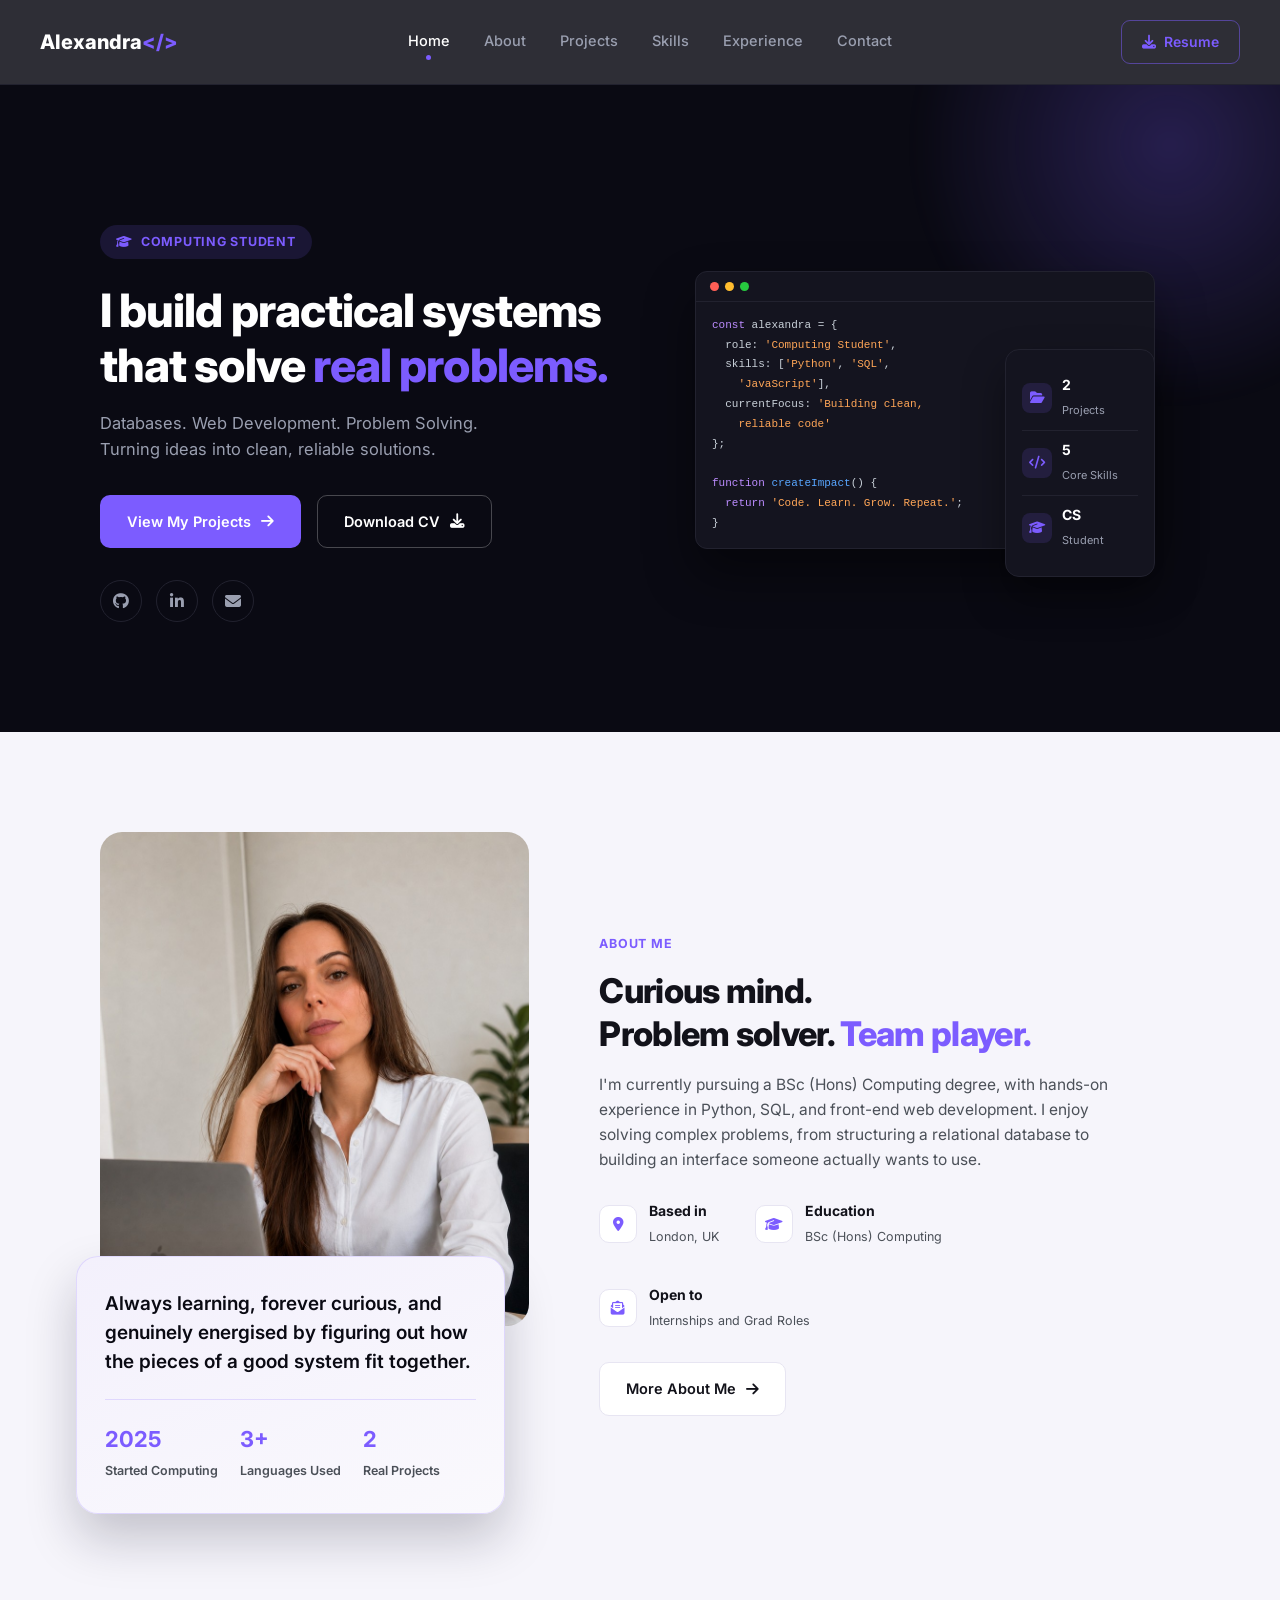
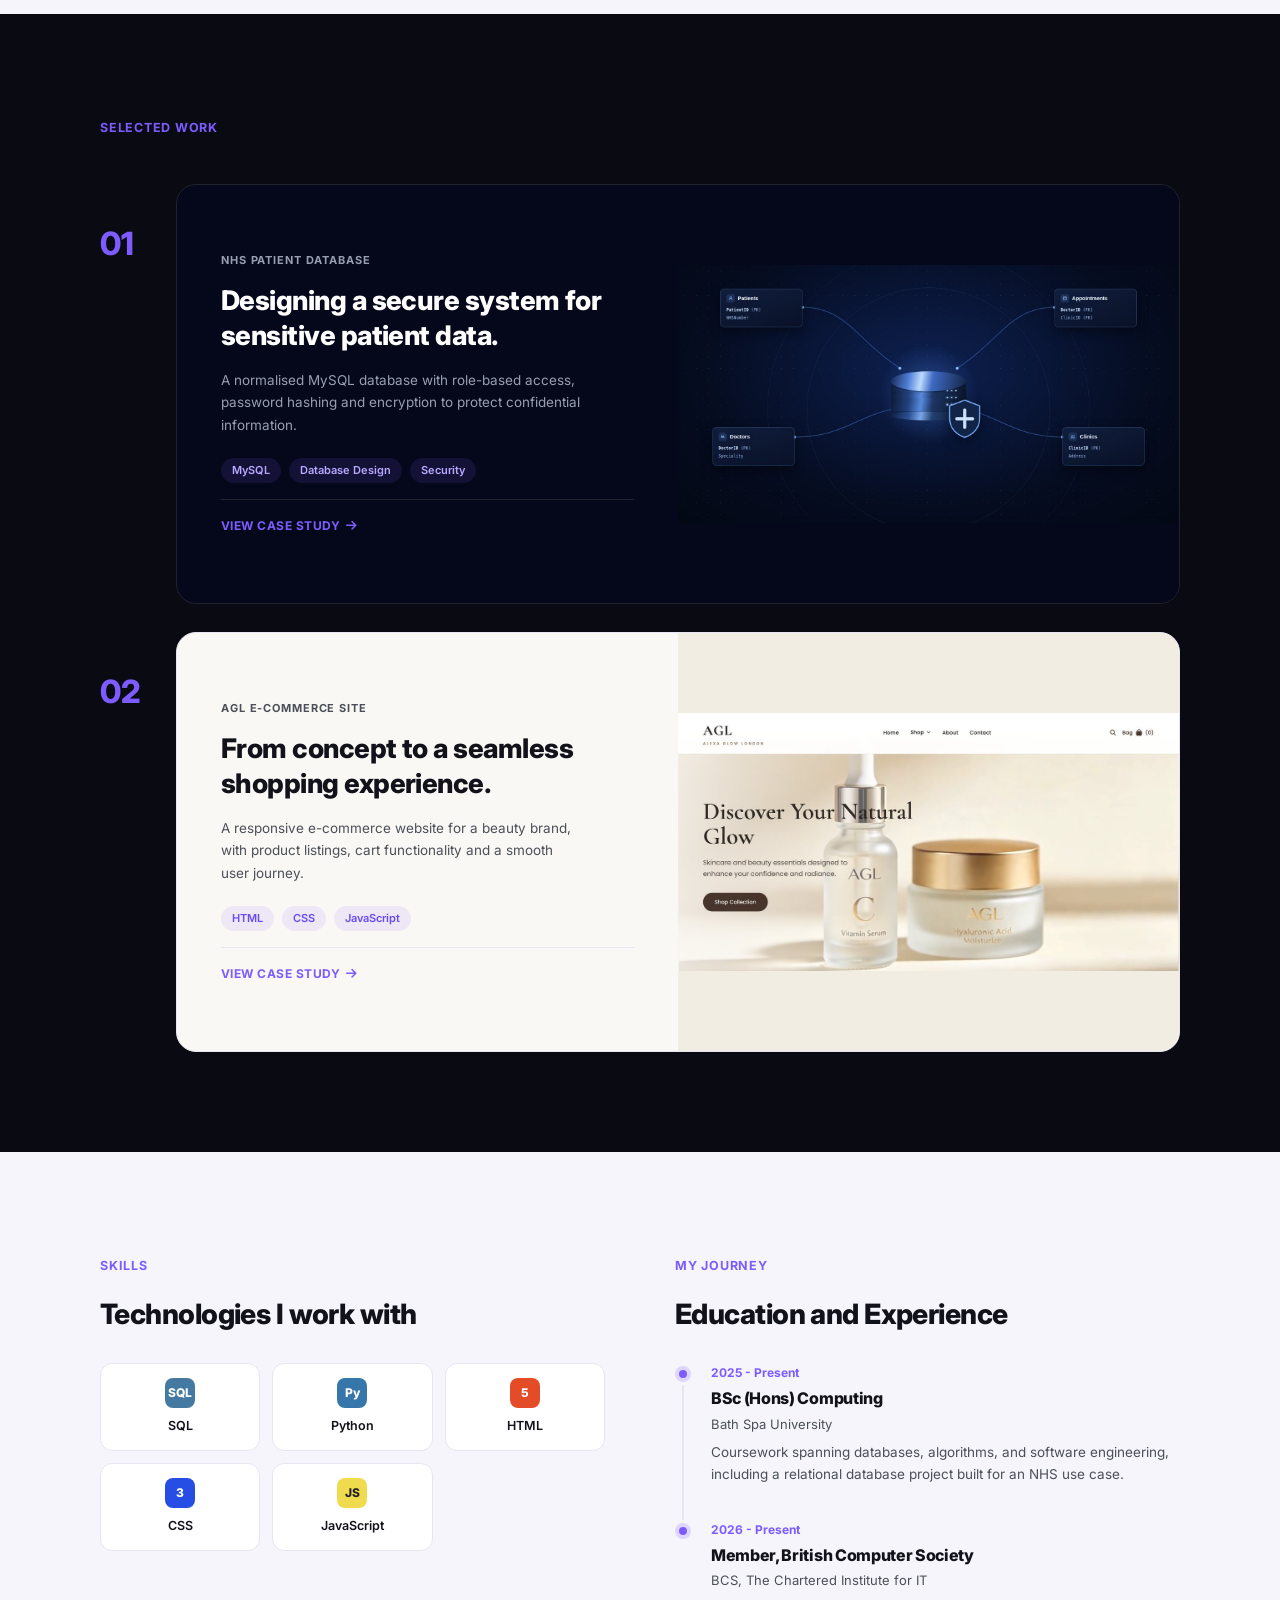
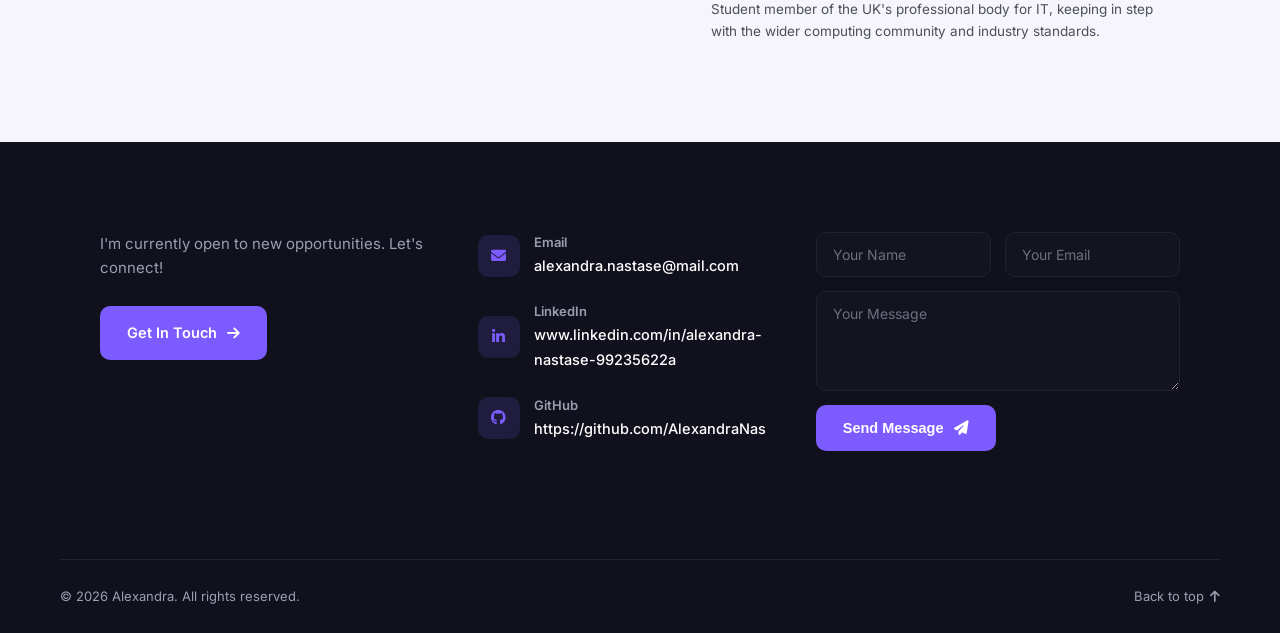
==== index.html @ 2e32e7d5 "Add files via upload" ====
<!DOCTYPE html>
<html lang="en">
<head>
<meta charset="UTF-8">
<meta name="viewport" content="width=device-width, initial-scale=1.0">
<title>Alexandra | Computing Student Portfolio</title>

<!-- Fonts + icons -->
<link rel="preconnect" href="https://fonts.googleapis.com">
<link href="https://fonts.googleapis.com/css2?family=Inter:wght@400;500;600;700;800&display=swap" rel="stylesheet">
<link rel="stylesheet" href="https://cdnjs.cloudflare.com/ajax/libs/font-awesome/6.5.1/css/all.min.css">

<link rel="stylesheet" href="style.css">
</head>
<body>

<!-- ============ NAV ============ -->
<header class="site-nav">
  <div class="nav-inner">
    <div class="nav-left">
      <button class="nav-toggle" id="navToggle" type="button" aria-label="Toggle menu" aria-expanded="false">
        <i class="fa-solid fa-bars"></i>
      </button>
      <div class="logo">Alexandra<span>&lt;/&gt;</span></div>
    </div>
    <nav class="nav-links" id="navLinks">
      <a href="#home" class="active">Home</a>
      <a href="#about">About</a>
      <a href="#projects">Projects</a>
      <a href="#skills">Skills</a>
      <a href="#experience">Experience</a>
      <a href="#contact">Contact</a>
    </nav>
    <div class="nav-right">
      <a class="nav-cta" href="#"><i class="fa-solid fa-download"></i> Resume</a>
    </div>
  </div>
</header>

<!-- ============ HERO ============ -->
<section class="hero on-dark" id="home">
  <div class="wrap hero-grid">
    <div>
      <div class="eyebrow pill"><i class="fa-solid fa-graduation-cap"></i> COMPUTING STUDENT</div>
      <h1>I build practical systems that solve <span class="accent">real problems.</span></h1>
      <p class="lead">Databases. Web Development. Problem Solving. Turning ideas into clean, reliable solutions.</p>
      <div class="hero-actions">
        <a class="btn btn-primary" href="#projects">View My Projects <i class="fa-solid fa-arrow-right"></i></a>
        <a class="btn btn-outline-dark" href="#">Download CV <i class="fa-solid fa-download"></i></a>
      </div>
      <div class="social-row">
        <a href="https://github.com/AlexandraNas" target="_blank" rel="noopener" aria-label="GitHub"><i class="fa-brands fa-github"></i></a>
        <a href="https://www.linkedin.com/in/alexandra-nastase-99235622a" target="_blank" rel="noopener" aria-label="LinkedIn"><i class="fa-brands fa-linkedin-in"></i></a>
        <a href="mailto:alexandra.nastase@mail.com" aria-label="Email"><i class="fa-solid fa-envelope"></i></a>
      </div>
    </div>

    <div class="hero-visual">
      <div class="hero-composition">
        <div class="code-card">
          <div class="code-bar"><span></span><span></span><span></span></div>
          <div class="code-body">
            <div><span class="k">const</span> alexandra = {</div>
            <div>&nbsp;&nbsp;role: <span class="s">'Computing Student'</span>,</div>
            <div>&nbsp;&nbsp;skills: [<span class="s">'Python'</span>, <span class="s">'SQL'</span>,</div>
            <div>&nbsp;&nbsp;&nbsp;&nbsp;<span class="s">'JavaScript'</span>],</div>
            <div>&nbsp;&nbsp;currentFocus: <span class="s">'Building clean,</span></div>
            <div>&nbsp;&nbsp;&nbsp;&nbsp;<span class="s">reliable code'</span></div>
            <div>};</div>
            <div>&nbsp;</div>
            <div><span class="k">function</span> <span class="f">createImpact</span>() {</div>
            <div>&nbsp;&nbsp;<span class="k">return</span> <span class="s">'Code. Learn. Grow. Repeat.'</span>;</div>
            <div>}</div>
          </div>
        </div>
        <div class="stat-card">
          <div class="stat-row"><div class="stat-icon"><i class="fa-solid fa-folder-open"></i></div><div><strong>2</strong><small>Projects</small></div></div>
          <div class="stat-row"><div class="stat-icon"><i class="fa-solid fa-code"></i></div><div><strong>5</strong><small>Core Skills</small></div></div>
          <div class="stat-row"><div class="stat-icon"><i class="fa-solid fa-graduation-cap"></i></div><div><strong>CS</strong><small>Student</small></div></div>
        </div>
      </div>
    </div>
  </div>
</section>

<!-- ============ ABOUT ============ -->
<section class="about" id="about">
  <div class="wrap about-grid">
    <div class="about-visual">
      <img class="about-photo-img" src="images/hero-photo.jpg" alt="Alexandra working at her laptop">
      <div class="about-card">
        <p class="about-card-quote">Always learning, forever curious, and genuinely energised by figuring out how the pieces of a good system fit together.</p>
        <div class="about-card-stats">
          <div class="about-card-stat"><strong>2025</strong><span>Started Computing</span></div>
          <div class="about-card-stat"><strong>3+</strong><span>Languages Used</span></div>
          <div class="about-card-stat"><strong>2</strong><span>Real Projects</span></div>
        </div>
      </div>
    </div>
    <div>
      <div class="eyebrow">About Me</div>
      <h2>Curious mind.<br>Problem solver. <span class="accent">Team player.</span></h2>
      <p class="desc">I'm currently pursuing a BSc (Hons) Computing degree, with hands-on experience in Python, SQL, and front-end web development. I enjoy solving complex problems, from structuring a relational database to building an interface someone actually wants to use.</p>
      <div class="info-row">
        <div class="info-item"><i class="fa-solid fa-location-dot"></i><div><strong>Based in</strong><span>London, UK</span></div></div>
        <div class="info-item"><i class="fa-solid fa-graduation-cap"></i><div><strong>Education</strong><span>BSc (Hons) Computing</span></div></div>
        <div class="info-item"><i class="fa-solid fa-envelope-open-text"></i><div><strong>Open to</strong><span>Internships and Grad Roles</span></div></div>
      </div>
      <a class="btn btn-outline-light" href="#">More About Me <i class="fa-solid fa-arrow-right"></i></a>
    </div>
  </div>
</section>

<!-- ============ PROJECTS ============ -->
<section class="projects on-dark" id="projects">
  <div class="wrap">
    <div class="eyebrow">Selected Work</div>

    <div class="project-row">
      <div class="row-num">01</div>
      <a class="project-flat-card dark" href="projects/nhs-patient-database.html">
        <div class="pf-body">
          <div class="pf-eyebrow">NHS Patient Database</div>
          <h3>Designing a secure system for sensitive patient data.</h3>
          <p>A normalised MySQL database with role-based access, password hashing and encryption to protect confidential information.</p>
          <div class="tag-row"><span class="tag">MySQL</span><span class="tag">Database Design</span><span class="tag">Security</span></div>
          <div class="cs-link">View Case Study <i class="fa-solid fa-arrow-right"></i></div>
        </div>
        <div class="pf-media"><img src="images/nhs-thumb.jpg" alt="NHS Patient Database entity relationship diagram illustration" loading="lazy"></div>
      </a>
    </div>

    <div class="project-row">
      <div class="row-num">02</div>
      <a class="project-flat-card light" href="projects/beauty-ecommerce.html">
        <div class="pf-body">
          <div class="pf-eyebrow">AGL E-Commerce Site</div>
          <h3>From concept to a seamless shopping experience.</h3>
          <p>A responsive e-commerce website for a beauty brand, with product listings, cart functionality and a smooth user journey.</p>
          <div class="tag-row"><span class="tag">HTML</span><span class="tag">CSS</span><span class="tag">JavaScript</span></div>
          <div class="cs-link">View Case Study <i class="fa-solid fa-arrow-right"></i></div>
        </div>
        <div class="pf-media"><img src="images/beauty-thumb.jpg" alt="AGL beauty e-commerce homepage" loading="lazy"></div>
      </a>
    </div>
  </div>
</section>

<!-- ============ SKILLS + EXPERIENCE ============ -->
<section class="skills-exp" id="skills">
  <div class="wrap se-grid">
    <div>
      <div class="eyebrow">Skills</div>
      <h2>Technologies I work with</h2>
      <div class="skill-grid">
        <div class="skill-pill"><div class="icon" style="background:#4479a1">SQL</div>SQL</div>
        <div class="skill-pill"><div class="icon" style="background:#3776ab">Py</div>Python</div>
        <div class="skill-pill"><div class="icon" style="background:#e34c26">5</div>HTML</div>
        <div class="skill-pill"><div class="icon" style="background:#264de4">3</div>CSS</div>
        <div class="skill-pill"><div class="icon" style="background:#f0db4f;color:#222">JS</div>JavaScript</div>
      </div>
    </div>

    <div id="experience">
      <div class="eyebrow">My Journey</div>
      <h2>Education and Experience</h2>
      <div class="timeline">
        <div class="t-item">
          <div class="t-dot"></div>
          <div>
            <div class="t-date">2025 - Present</div>
            <h4>BSc (Hons) Computing</h4>
            <div class="org">Bath Spa University</div>
            <div class="desc">Coursework spanning databases, algorithms, and software engineering, including a relational database project built for an NHS use case.</div>
          </div>
        </div>
        <div class="t-item">
          <div class="t-dot"></div>
          <div>
            <div class="t-date">2026 - Present</div>
            <h4>Member, British Computer Society</h4>
            <div class="org">BCS, The Chartered Institute for IT</div>
            <div class="desc">Student member of the UK's professional body for IT, keeping in step with the wider computing community and industry standards.</div>
          </div>
        </div>
      </div>
    </div>
  </div>
</section>

<!-- ============ CONTACT / FOOTER ============ -->
<footer id="contact">
  <div class="wrap">
    <div class="contact-grid">
      <div>
        <p class="lead">I'm currently open to new opportunities. Let's connect!</p>
        <a class="btn btn-primary" href="#contact">Get In Touch <i class="fa-solid fa-arrow-right"></i></a>
      </div>

      <div>
        <div class="contact-info-item">
          <div class="icon"><i class="fa-solid fa-envelope"></i></div>
          <div><strong>Email</strong><span><a href="mailto:alexandra.nastase@mail.com">alexandra.nastase@mail.com</a></span></div>
        </div>
        <div class="contact-info-item">
          <div class="icon"><i class="fa-brands fa-linkedin-in"></i></div>
          <div><strong>LinkedIn</strong><span><a href="https://www.linkedin.com/in/alexandra-nastase-99235622a" target="_blank" rel="noopener">www.linkedin.com/in/alexandra-nastase-99235622a</a></span></div>
        </div>
        <div class="contact-info-item">
          <div class="icon"><i class="fa-brands fa-github"></i></div>
          <div><strong>GitHub</strong><span><a href="https://github.com/AlexandraNas" target="_blank" rel="noopener">https://github.com/AlexandraNas</a></span></div>
        </div>
      </div>

      <!-- Sends via Formspree -->
      <form class="contact-form" id="contactForm" action="https://formspree.io/f/xrpzdqky" method="POST">
        <div class="form-row">
          <input type="text" name="name" placeholder="Your Name" required>
          <input type="email" name="email" placeholder="Your Email" required>
        </div>
        <textarea name="message" placeholder="Your Message" required></textarea>
        <button type="submit" class="btn btn-primary">Send Message <i class="fa-solid fa-paper-plane"></i></button>
        <p class="form-status" id="formStatus" role="status" aria-live="polite"></p>
      </form>
    </div>
  </div>

  <div class="wrap footer-bottom">
    <span>© 2026 Alexandra. All rights reserved.</span>
    <a href="#home">Back to top <i class="fa-solid fa-arrow-up"></i></a>
  </div>
</footer>

<script src="script.js"></script>
</body>
</html>
---- style.css ----
:root{
  --dark:#0a0a13;
  --dark-2:#11111e;
  --card-dark:#14141f;
  --border-dark:#22222f;
  --purple:#7c5cff;
  --purple-2:#6a4bf0;
  --purple-light:rgba(124,92,255,0.14);
  --light-bg:#f6f5fb;
  --white:#ffffff;
  --ink:#12121a;
  --gray:#4b5058;
  --gray-dark-bg:#9a9fb0;
  --border-light:#e7e5f2;
}
*{box-sizing:border-box; margin:0; padding:0;}
html{scroll-behavior:smooth;}
#home, #about, #projects, #skills, #experience, #contact{scroll-margin-top:90px;}
body{
  font-family:'Inter', sans-serif;
  background:var(--white);
  color:var(--ink);
  line-height:1.6;
  -webkit-font-smoothing:antialiased;
}
a{color:inherit; text-decoration:none;}
ul{list-style:none;}
img,.placeholder{display:block;}
.wrap{max-width:1160px; margin:0 auto; padding:0 40px;}
section{padding:100px 0;}

/* ---------- reusable bits ---------- */
.eyebrow{
  display:inline-flex; align-items:center; gap:8px;
  font-size:12.5px; font-weight:700; letter-spacing:0.06em; text-transform:uppercase;
  color:var(--purple); margin-bottom:16px;
}
.eyebrow.pill{
  background:var(--purple-light); padding:7px 16px; border-radius:100px; margin-bottom:24px;
}
h1,h2,h3,h4{font-weight:800; letter-spacing:-0.02em; color:var(--ink);}
.on-dark h1, .on-dark h2, .on-dark h3, .on-dark h4{color:var(--white);}
.btn{
  display:inline-flex; align-items:center; gap:10px; justify-content:center;
  padding:14px 26px; border-radius:10px; font-weight:600; font-size:14.5px;
  border:1.5px solid transparent; cursor:pointer; transition:transform .15s ease, opacity .15s ease, background .15s ease;
}
.btn:hover{transform:translateY(-2px);}
.btn-primary{background:var(--purple); color:#fff;}
.btn-primary:hover{background:var(--purple-2);}
.btn-outline-dark{border-color:rgba(255,255,255,0.25); color:#fff;}
.btn-outline-dark:hover{border-color:#fff;}
.btn-outline-light{border-color:var(--border-light); color:var(--ink); background:#fff;}
.btn-outline-light:hover{border-color:var(--purple); color:var(--purple);}

.placeholder{
  display:flex; flex-direction:column; align-items:center; justify-content:center; gap:8px;
  background:linear-gradient(135deg, rgba(124,92,255,0.18), rgba(124,92,255,0.05));
  color:var(--purple); border:1.5px dashed rgba(124,92,255,0.4); border-radius:18px;
  font-size:13px; font-weight:600; text-align:center;
}
.placeholder i{font-size:26px;}

/* ---------- nav ---------- */
header.site-nav{
  position:sticky; top:0; z-index:50; background:rgba(10,10,19,0.85); backdrop-filter:blur(12px);
  border-bottom:1px solid var(--border-dark);
}
.nav-inner{display:flex; align-items:center; justify-content:space-between; padding:20px 40px;}
.nav-left{display:flex; align-items:center; gap:14px;}
.logo{font-size:20px; font-weight:800; color:#fff;}
.logo span{color:var(--purple);}
.nav-links{display:flex; gap:34px;}
.nav-links a{font-size:14.5px; font-weight:500; color:var(--gray-dark-bg); position:relative; padding-bottom:4px;}
.nav-links a.active{color:#fff;}
.nav-links a.active::after{content:""; position:absolute; left:0; right:0; bottom:-4px; height:5px; width:5px; margin:0 auto; background:var(--purple); border-radius:50%;}
.nav-links a:hover{color:#fff;}
.nav-right{display:flex; align-items:center; gap:14px;}
.nav-cta{border:1.5px solid rgba(124,92,255,0.5); color:var(--purple); padding:10px 20px; border-radius:9px; font-size:14px; font-weight:600; display:inline-flex; align-items:center; gap:8px;}
.nav-cta:hover{background:var(--purple-light);}
.nav-toggle{
  display:none; align-items:center; justify-content:center;
  width:38px; height:38px; color:#fff; font-size:19px;
  background:none; border:1.5px solid var(--border-dark); border-radius:8px; cursor:pointer;
}
.nav-toggle:hover{border-color:var(--purple); color:var(--purple);}

/* ---------- hero ---------- */
.hero{background:var(--dark); padding:140px 0 110px; overflow:hidden; position:relative;}
.hero::before{
  content:""; position:absolute; top:-200px; right:-150px; width:520px; height:520px; border-radius:50%;
  background:radial-gradient(circle, rgba(124,92,255,0.25), transparent 70%); filter:blur(10px);
}
.hero-grid{display:grid; grid-template-columns:1fr 1fr; gap:60px; align-items:center; position:relative; z-index:1;}
.hero h1{font-size:46px; line-height:1.18; margin-bottom:18px;}
.hero h1 .wave{font-weight:600;}
.hero h1 .accent{color:var(--purple);}
.hero p.lead{color:var(--gray-dark-bg); font-size:16.5px; max-width:440px; margin-bottom:32px;}
.hero-actions{display:flex; gap:16px; flex-wrap:wrap; margin-bottom:32px;}
.social-row{display:flex; gap:14px;}
.social-row a{
  width:42px; height:42px; border-radius:50%; border:1.5px solid var(--border-dark);
  display:flex; align-items:center; justify-content:center; color:var(--gray-dark-bg); font-size:16px;
}
.social-row a:hover{border-color:var(--purple); color:var(--purple);}

.hero-visual{position:relative; padding:20px 24px 48px;}
.hero-composition{position:relative; width:100%; max-width:460px; margin:0 auto;}
.code-card{
  position:relative; width:100%;
  background:var(--card-dark); border:1px solid var(--border-dark); border-radius:12px;
  box-shadow:0 25px 50px rgba(0,0,0,0.45); overflow:hidden; z-index:2;
}
.code-bar{display:flex; gap:6px; padding:10px 14px; border-bottom:1px solid var(--border-dark);}
.code-bar span{width:9px; height:9px; border-radius:50%;}
.code-bar span:nth-child(1){background:#ff5f56;}
.code-bar span:nth-child(2){background:#ffbd2e;}
.code-bar span:nth-child(3){background:#27c93f;}
.code-body{padding:14px 16px; font-family:'JetBrains Mono', monospace; font-size:11px; color:#c9d1d9; line-height:1.8;}
.code-body .k{color:#bc8cff;} .code-body .s{color:#ffa657;} .code-body .c{color:#7d8590;} .code-body .f{color:#58a6ff;}

.stat-card{
  position:absolute; bottom:-28px; right:0; width:150px; z-index:3;
  background:var(--card-dark); border:1px solid var(--border-dark); border-radius:14px;
  padding:16px; box-shadow:0 20px 40px rgba(0,0,0,0.4);
}
.stat-row{display:flex; align-items:center; gap:10px; padding:8px 0;}
.stat-row:not(:last-child){border-bottom:1px solid var(--border-dark);}
.stat-icon{
  width:30px; height:30px; border-radius:8px; background:var(--purple-light); color:var(--purple);
  display:flex; align-items:center; justify-content:center; font-size:13px; flex-shrink:0;
}
.stat-row strong{display:block; font-size:14px; color:#fff;}
.stat-row small{color:var(--gray-dark-bg); font-size:11px;}

/* ---------- about ---------- */
.about{background:var(--light-bg);}
.about-grid{display:grid; grid-template-columns:0.85fr 1.15fr; gap:70px; align-items:center;}
.about-visual{position:relative;}
.about-photo-img{
  width:100%; aspect-ratio:4/4.6; object-fit:cover; object-position:center 26%;
  border-radius:22px;
}
.about-card{
  position:relative; margin:-70px 24px 0 -24px; background:linear-gradient(160deg, #f3f0fc 0%, #faf9fd 100%);
  border:1px solid rgba(124,92,255,0.18); border-radius:22px; padding:32px 28px;
  display:flex; flex-direction:column; gap:22px;
  box-shadow:0 25px 50px rgba(20,20,40,0.22);
}
.about-card-quote{font-size:19px; line-height:1.55; font-weight:600; color:var(--dark);}
.about-card-stats{display:flex; gap:22px; padding-top:22px; border-top:1px solid rgba(124,92,255,0.18);}
.about-card-stat{display:flex; flex-direction:column; gap:4px;}
.about-card-stat strong{font-size:22px; color:var(--purple);}
.about-card-stat span{font-size:12.5px; color:var(--gray); font-weight:600;}
.about h2{font-size:34px; line-height:1.25; margin-bottom:18px;}
.about h2 .accent{color:var(--purple);}
.about p.desc{color:var(--gray); font-size:15.5px; max-width:540px; margin-bottom:28px;}
.info-row{display:flex; gap:36px; flex-wrap:wrap; margin-bottom:30px;}
.info-item{display:flex; align-items:center; gap:12px;}
.info-item i{
  width:38px; height:38px; border-radius:10px; background:#fff; border:1px solid var(--border-light);
  display:flex; align-items:center; justify-content:center; color:var(--purple); font-size:14px; flex-shrink:0;
}
.info-item strong{display:block; font-size:14px;}
.info-item span{color:var(--gray); font-size:12.5px;}

/* ---------- projects ---------- */
.projects{background:var(--dark);}
.projects .eyebrow{margin-bottom:46px;}

.project-row{display:grid; grid-template-columns:56px 1fr; gap:20px; margin-bottom:28px;}
.project-row:last-child{margin-bottom:0;}
.row-num{font-size:32px; font-weight:800; color:var(--purple); line-height:1; padding-top:44px;}

.project-flat-card{
  position:relative; display:grid; grid-template-columns:1fr 1fr; align-items:stretch;
  border-radius:20px; overflow:hidden; min-height:420px; transition:transform .2s ease;
}
.project-flat-card:hover{transform:translateY(-4px);}
.project-flat-card:hover .cs-link{gap:10px;}
.project-flat-card.dark{background:#04081a; border:1px solid var(--border-dark);}
.project-flat-card.light{background:#faf8f5; border:1px solid var(--border-light);}

.pf-body{position:relative; z-index:2; padding:48px 44px; display:flex; flex-direction:column; justify-content:center;}
.pf-eyebrow{font-size:11px; font-weight:700; letter-spacing:0.08em; text-transform:uppercase; color:var(--gray-dark-bg); margin-bottom:14px;}
.project-flat-card.light .pf-eyebrow{color:var(--gray);}
.pf-body h3{font-size:27px; line-height:1.28; font-weight:800; color:#fff; margin-bottom:16px;}
.project-flat-card.light .pf-body h3{color:var(--ink);}
.pf-body p{font-size:13.5px; color:var(--gray-dark-bg); line-height:1.65; margin-bottom:22px; max-width:360px;}
.project-flat-card.light .pf-body p{color:var(--gray);}

.pf-media{position:relative; overflow:hidden;}
.pf-media img{width:100%; height:100%; object-fit:contain; display:block;}
.project-flat-card.dark .pf-media{background:#04081a;}
.project-flat-card.light .pf-media{background:#f2ede2;}

.project-flat-card.light .tag{background:rgba(124,92,255,0.1); color:var(--purple-2);}
.project-flat-card.light .cs-link{border-top-color:var(--border-light);}

.cs-link{
  margin-top:16px; padding-top:16px; border-top:1px solid var(--border-dark);
  font-size:12px; font-weight:700; letter-spacing:0.04em; text-transform:uppercase; color:var(--purple);
  display:inline-flex; align-items:center; gap:6px; transition:gap .2s ease;
}
.tag-row{display:flex; flex-wrap:wrap; gap:8px;}
.tag{font-size:11px; padding:4px 11px; background:rgba(124,92,255,0.12); color:#b8a7ff; border-radius:100px; font-weight:600;}
.dots{display:flex; justify-content:center; gap:8px; margin-top:34px;}
.dots span{width:6px; height:6px; border-radius:50%; background:var(--border-dark);}
.dots span.active{background:var(--purple); width:18px; border-radius:4px;}

/* ---------- skills + timeline ---------- */
.skills-exp{background:var(--light-bg);}
.se-grid{display:grid; grid-template-columns:1fr 1fr; gap:70px;}
.se-grid h2{font-size:28px; margin-bottom:26px;}
.skill-grid{display:grid; grid-template-columns:repeat(3, 1fr); gap:12px;}
.skill-pill{
  background:#fff; border:1px solid var(--border-light); border-radius:12px; padding:14px 10px;
  display:flex; flex-direction:column; align-items:center; gap:8px; font-size:12.5px; font-weight:600;
}
.skill-pill .icon{
  width:30px; height:30px; border-radius:8px; display:flex; align-items:center; justify-content:center;
  color:#fff; font-size:12px; font-weight:800;
}
.btn-more{margin-top:20px;}
.timeline{margin-top:4px;}
.t-item{display:grid; grid-template-columns:16px 1fr; gap:20px; position:relative; padding-bottom:34px;}
.t-item:last-child{padding-bottom:0;}
.t-dot{width:16px; height:16px; border-radius:50%; background:var(--purple); border:4px solid #ded6ff; margin-top:3px;}
.t-item:not(:last-child)::after{content:""; position:absolute; left:7px; top:22px; bottom:0; width:2px; background:var(--border-light);}
.t-date{font-size:12px; font-weight:700; color:var(--purple); margin-bottom:4px;}
.t-item h4{font-size:16px; margin-bottom:2px;}
.t-item .org{font-size:13px; color:var(--gray); margin-bottom:8px;}
.t-item .desc{font-size:13.5px; color:var(--gray);}
.t-add{
  border:1.5px dashed rgba(124,92,255,0.4); border-radius:12px; padding:16px; margin-top:8px;
  color:var(--purple); font-size:13px; font-weight:600; text-align:center; background:rgba(124,92,255,0.05);
}

/* ---------- contact / footer ---------- */
footer{background:var(--dark-2); padding-top:90px;}
.footer-heading{color:#fff; font-size:32px; margin-bottom:44px; line-height:1.25; max-width:600px;}
.contact-grid{display:grid; grid-template-columns:0.9fr 0.7fr 1fr; gap:50px; align-items:start;}
footer p.lead{color:var(--gray-dark-bg); font-size:15px; margin-bottom:26px; max-width:340px;}
.contact-info-item{display:flex; align-items:center; gap:14px; margin-bottom:22px;}
.contact-info-item .icon{
  width:42px; height:42px; border-radius:10px; background:var(--purple-light); color:var(--purple);
  display:flex; align-items:center; justify-content:center; font-size:15px; flex-shrink:0;
}
.contact-info-item strong{display:block; font-size:13px; color:var(--gray-dark-bg); font-weight:600;}
.contact-info-item span{font-size:14.5px; color:#fff; font-weight:500;}
.contact-info-item span a{color:inherit; text-decoration:none;}
.contact-info-item span a:hover{color:var(--purple-2); text-decoration:underline;}
.contact-form{display:flex; flex-direction:column; gap:14px;}
.form-row{display:flex; gap:14px;}
.contact-form input, .contact-form textarea{
  width:100%; background:var(--card-dark); border:1px solid var(--border-dark); border-radius:10px;
  padding:13px 16px; color:#fff; font-family:'Inter', sans-serif; font-size:14px;
}
.contact-form input::placeholder, .contact-form textarea::placeholder{color:#6b6f80;}
.contact-form textarea{min-height:100px; resize:vertical;}
.contact-form button{align-self:flex-start;}
.form-status{font-size:13.5px; margin:0; min-height:1em;}
.form-status.success{color:#4ade80;}
.form-status.error{color:#f87171;}
.footer-bottom{
  margin-top:80px; border-top:1px solid var(--border-dark); padding:26px 0;
  display:flex; justify-content:space-between; font-size:13px; color:var(--gray-dark-bg);
}
.footer-bottom a{color:var(--gray-dark-bg); display:inline-flex; align-items:center; gap:6px;}
.footer-bottom a:hover{color:#fff;}

/* ---------- responsive ---------- */
@media (max-width:980px){
  .wrap{padding:0 24px;}
  section{padding:70px 0;}
  .nav-toggle{display:flex;}
  .nav-links{
    position:absolute; top:100%; left:0; right:0;
    flex-direction:column; align-items:stretch; gap:0;
    background:var(--dark); border-bottom:1px solid var(--border-dark);
    max-height:0; overflow:hidden; opacity:0; visibility:hidden;
    transition:max-height .3s ease, opacity .25s ease;
    padding:0 24px;
  }
  .nav-links.open{max-height:320px; opacity:1; visibility:visible; padding:8px 24px 18px;}
  .nav-links a{padding:13px 0; border-bottom:1px solid var(--border-dark); font-size:15px;}
  .nav-links a:last-child{border-bottom:none;}
  .nav-links a.active::after{display:none;}
  .hero-grid{grid-template-columns:1fr;}
  .hero-visual{max-width:400px; margin:60px auto 0;}
  .about-grid{grid-template-columns:1fr;}
  .about-visual{max-width:420px; margin:0 auto;}
  .project-row{grid-template-columns:1fr; gap:10px;}
  .row-num{padding-top:0;}
  .project-flat-card{grid-template-columns:1fr; min-height:auto;}
  .pf-body{padding:32px 26px;}
  .pf-media{aspect-ratio:4/3;}
  .se-grid{grid-template-columns:1fr; gap:50px;}
  .skill-grid{grid-template-columns:repeat(3,1fr);}
  .contact-grid{grid-template-columns:1fr; gap:40px;}
  .form-row{flex-direction:column;}
  .footer-bottom{flex-direction:column; gap:10px; text-align:center;}
}

@media (max-width:700px){
  /* On desktop the code snippet and stat card are absolutely positioned,
     overlapping decorations on top of the photo. That doesn't scale down —
     it leaves a tall, mostly-empty photo box with two small cards floating
     in the corner. Below 700px, stack everything as plain full-width blocks
     instead. */
  .hero-visual{max-width:440px; margin:36px auto 0;}
  .hero-photo{aspect-ratio:4/3;}
  .code-card{
    position:static; width:100%; margin:18px 0 0;
  }
  .stat-card{
    position:static; width:100%; margin:18px 0 0;
    display:grid; grid-template-columns:repeat(3, 1fr); gap:0; padding:14px 6px;
  }
  .stat-card .stat-row{
    flex-direction:column; align-items:center; text-align:center; gap:6px;
    padding:4px 6px; border-bottom:none;
  }
  .stat-card .stat-row:not(:last-child){border-right:1px solid var(--border-dark);}
  .stat-row strong{font-size:15px;}
}
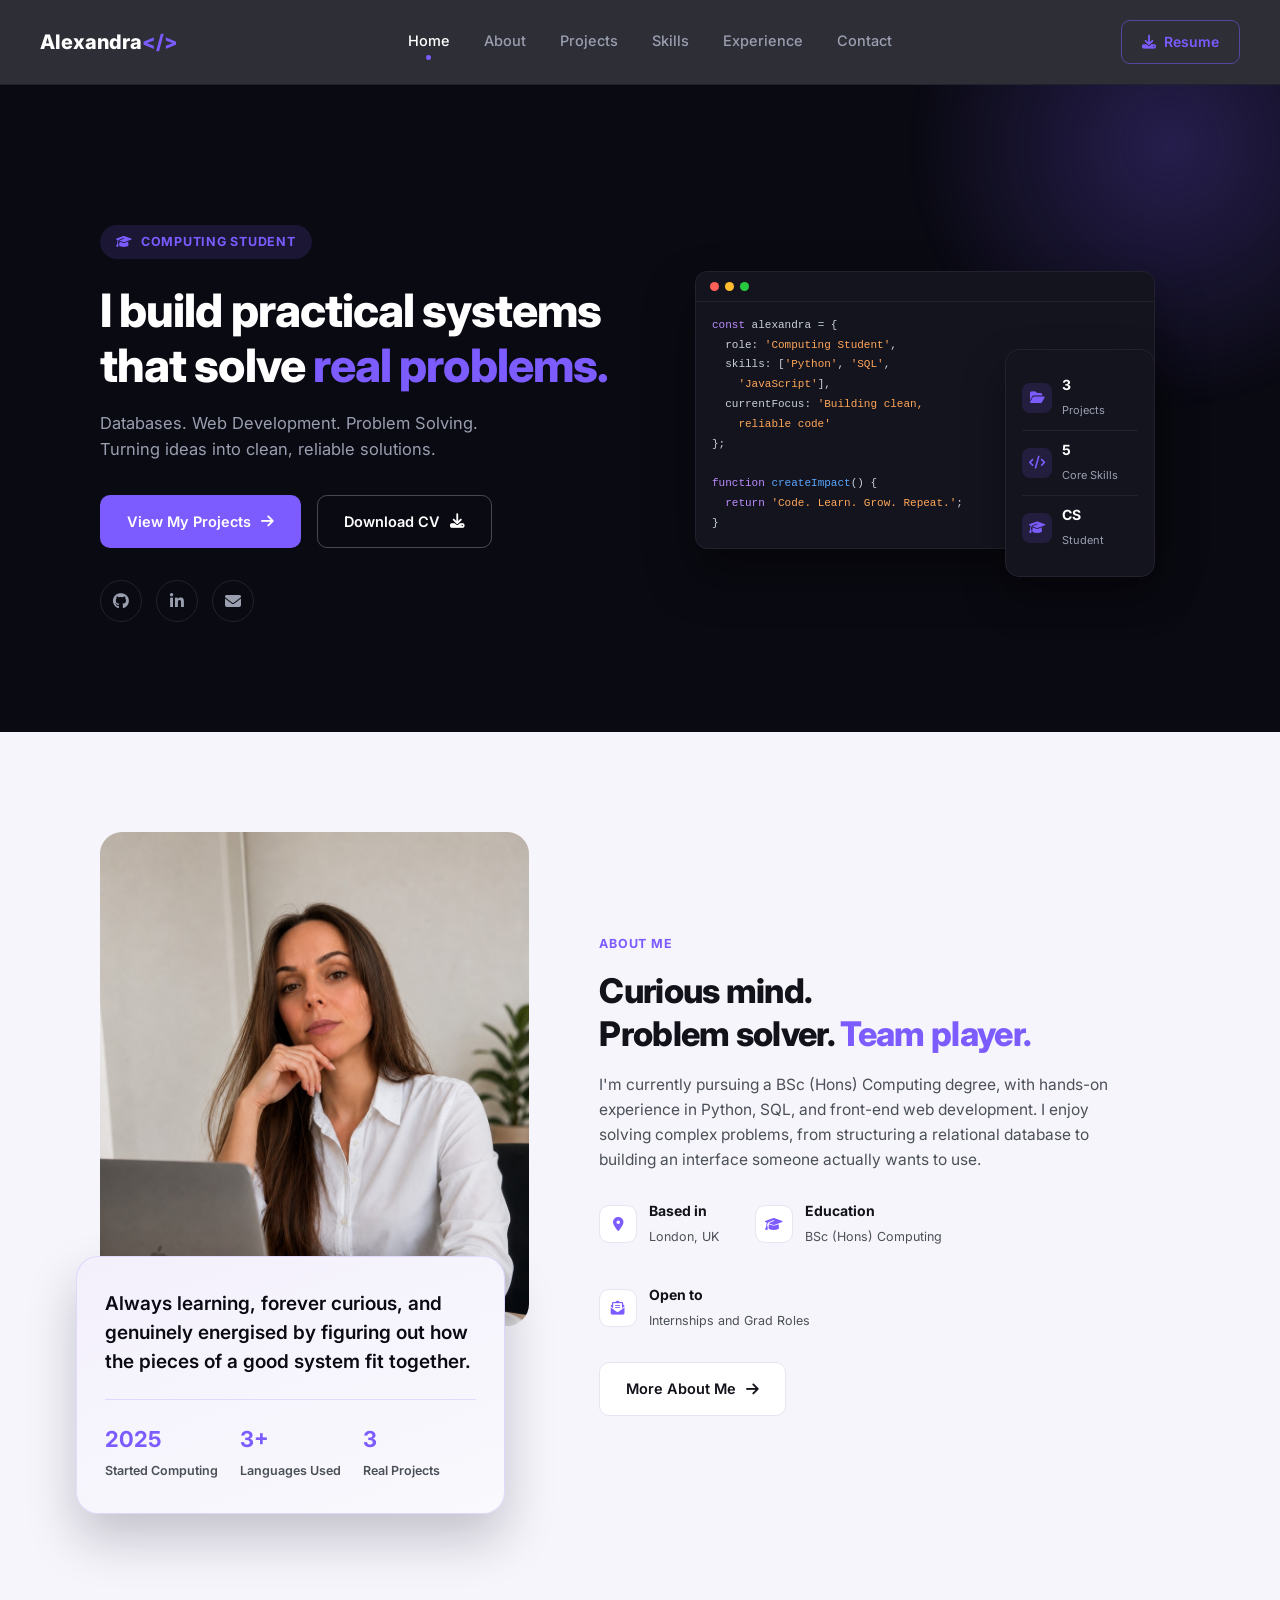
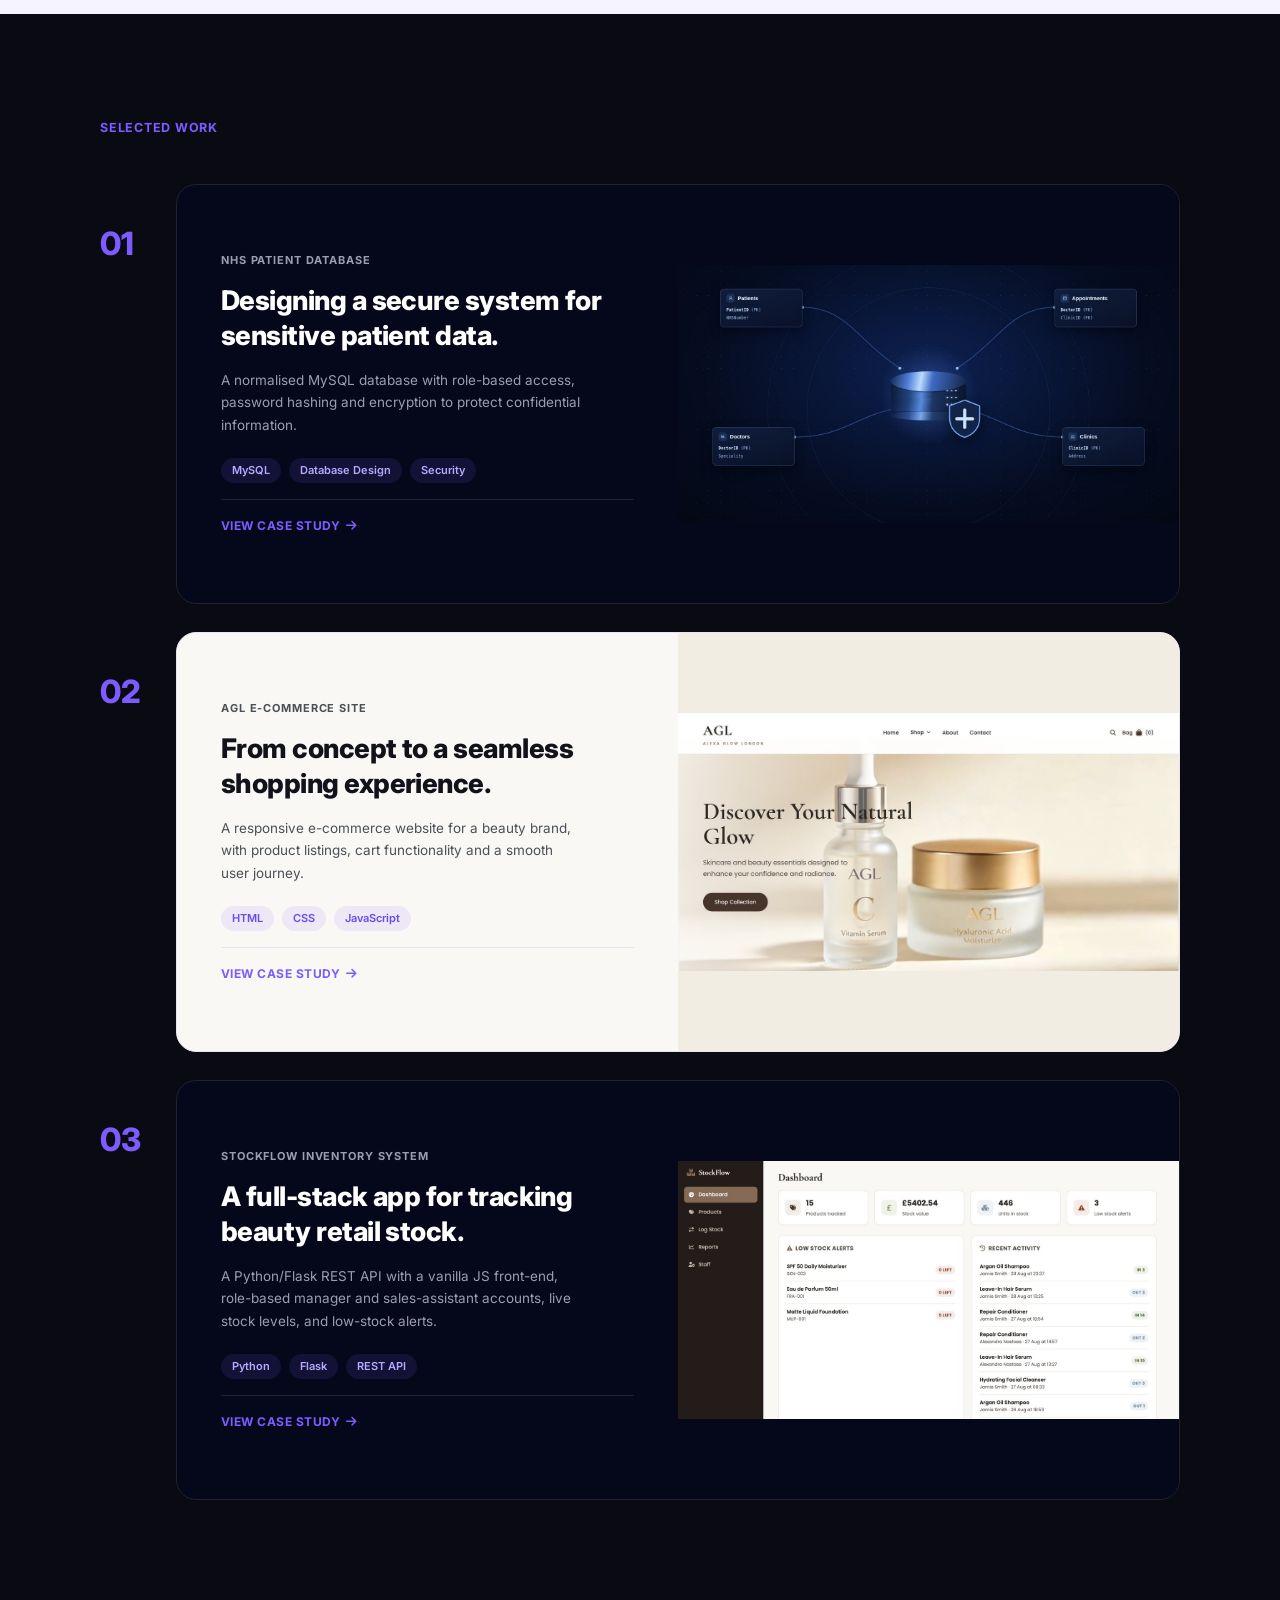
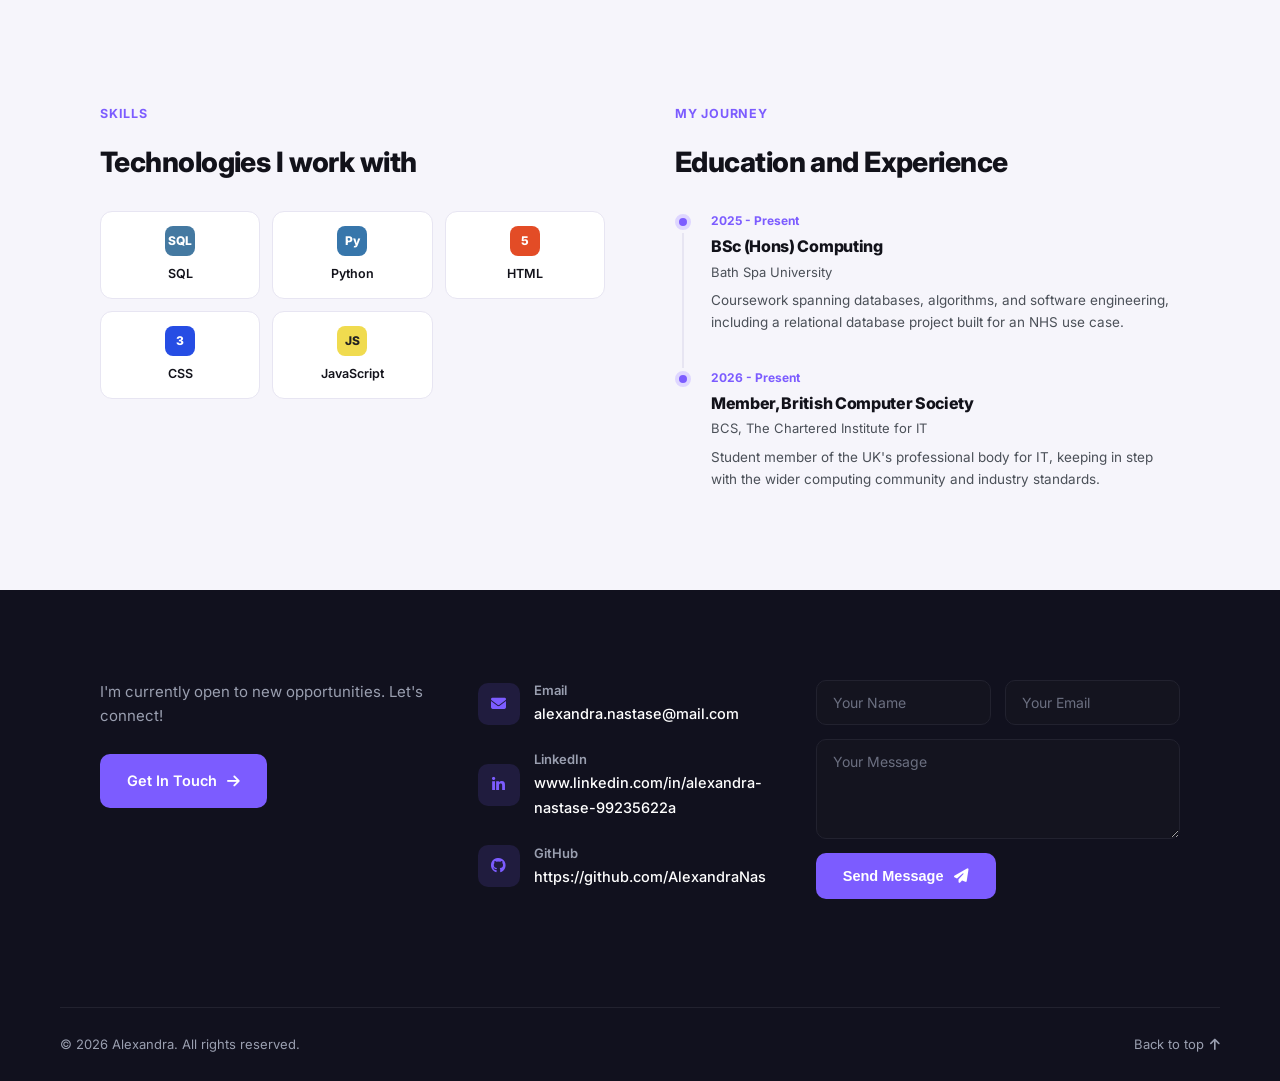
==== commit 8abe19c2: "Add files via upload" ====
--- a/index.html
+++ b/index.html
@@ -32,7 +32,7 @@
       <a href="#contact">Contact</a>
     </nav>
     <div class="nav-right">
-      <a class="nav-cta" href="#"><i class="fa-solid fa-download"></i> Resume</a>
+      <a class="nav-cta" href="Alexandra_Nastase_CV.pdf" target="_blank" rel="noopener"><i class="fa-solid fa-download"></i> Resume</a>
     </div>
   </div>
 </header>
@@ -46,7 +46,7 @@
       <p class="lead">Databases. Web Development. Problem Solving. Turning ideas into clean, reliable solutions.</p>
       <div class="hero-actions">
         <a class="btn btn-primary" href="#projects">View My Projects <i class="fa-solid fa-arrow-right"></i></a>
-        <a class="btn btn-outline-dark" href="#">Download CV <i class="fa-solid fa-download"></i></a>
+        <a class="btn btn-outline-dark" href="Alexandra_Nastase_CV.pdf" target="_blank" rel="noopener">Download CV <i class="fa-solid fa-download"></i></a>
       </div>
       <div class="social-row">
         <a href="https://github.com/AlexandraNas" target="_blank" rel="noopener" aria-label="GitHub"><i class="fa-brands fa-github"></i></a>
@@ -74,7 +74,7 @@
           </div>
         </div>
         <div class="stat-card">
-          <div class="stat-row"><div class="stat-icon"><i class="fa-solid fa-folder-open"></i></div><div><strong>2</strong><small>Projects</small></div></div>
+          <div class="stat-row"><div class="stat-icon"><i class="fa-solid fa-folder-open"></i></div><div><strong>3</strong><small>Projects</small></div></div>
           <div class="stat-row"><div class="stat-icon"><i class="fa-solid fa-code"></i></div><div><strong>5</strong><small>Core Skills</small></div></div>
           <div class="stat-row"><div class="stat-icon"><i class="fa-solid fa-graduation-cap"></i></div><div><strong>CS</strong><small>Student</small></div></div>
         </div>
@@ -93,7 +93,7 @@
         <div class="about-card-stats">
           <div class="about-card-stat"><strong>2025</strong><span>Started Computing</span></div>
           <div class="about-card-stat"><strong>3+</strong><span>Languages Used</span></div>
-          <div class="about-card-stat"><strong>2</strong><span>Real Projects</span></div>
+          <div class="about-card-stat"><strong>3</strong><span>Real Projects</span></div>
         </div>
       </div>
     </div>
@@ -141,6 +141,20 @@
           <div class="cs-link">View Case Study <i class="fa-solid fa-arrow-right"></i></div>
         </div>
         <div class="pf-media"><img src="images/beauty-thumb.jpg" alt="AGL beauty e-commerce homepage" loading="lazy"></div>
+      </a>
+    </div>
+
+    <div class="project-row">
+      <div class="row-num">03</div>
+      <a class="project-flat-card dark" href="projects/stockflow.html">
+        <div class="pf-body">
+          <div class="pf-eyebrow">StockFlow Inventory System</div>
+          <h3>A full-stack app for tracking beauty retail stock.</h3>
+          <p>A Python/Flask REST API with a vanilla JS front-end, role-based manager and sales-assistant accounts, live stock levels, and low-stock alerts.</p>
+          <div class="tag-row"><span class="tag">Python</span><span class="tag">Flask</span><span class="tag">REST API</span></div>
+          <div class="cs-link">View Case Study <i class="fa-solid fa-arrow-right"></i></div>
+        </div>
+        <div class="pf-media"><img src="images/stockflow-thumb.jpg" alt="StockFlow dashboard showing stock stats and low stock alerts" loading="lazy"></div>
       </a>
     </div>
   </div>
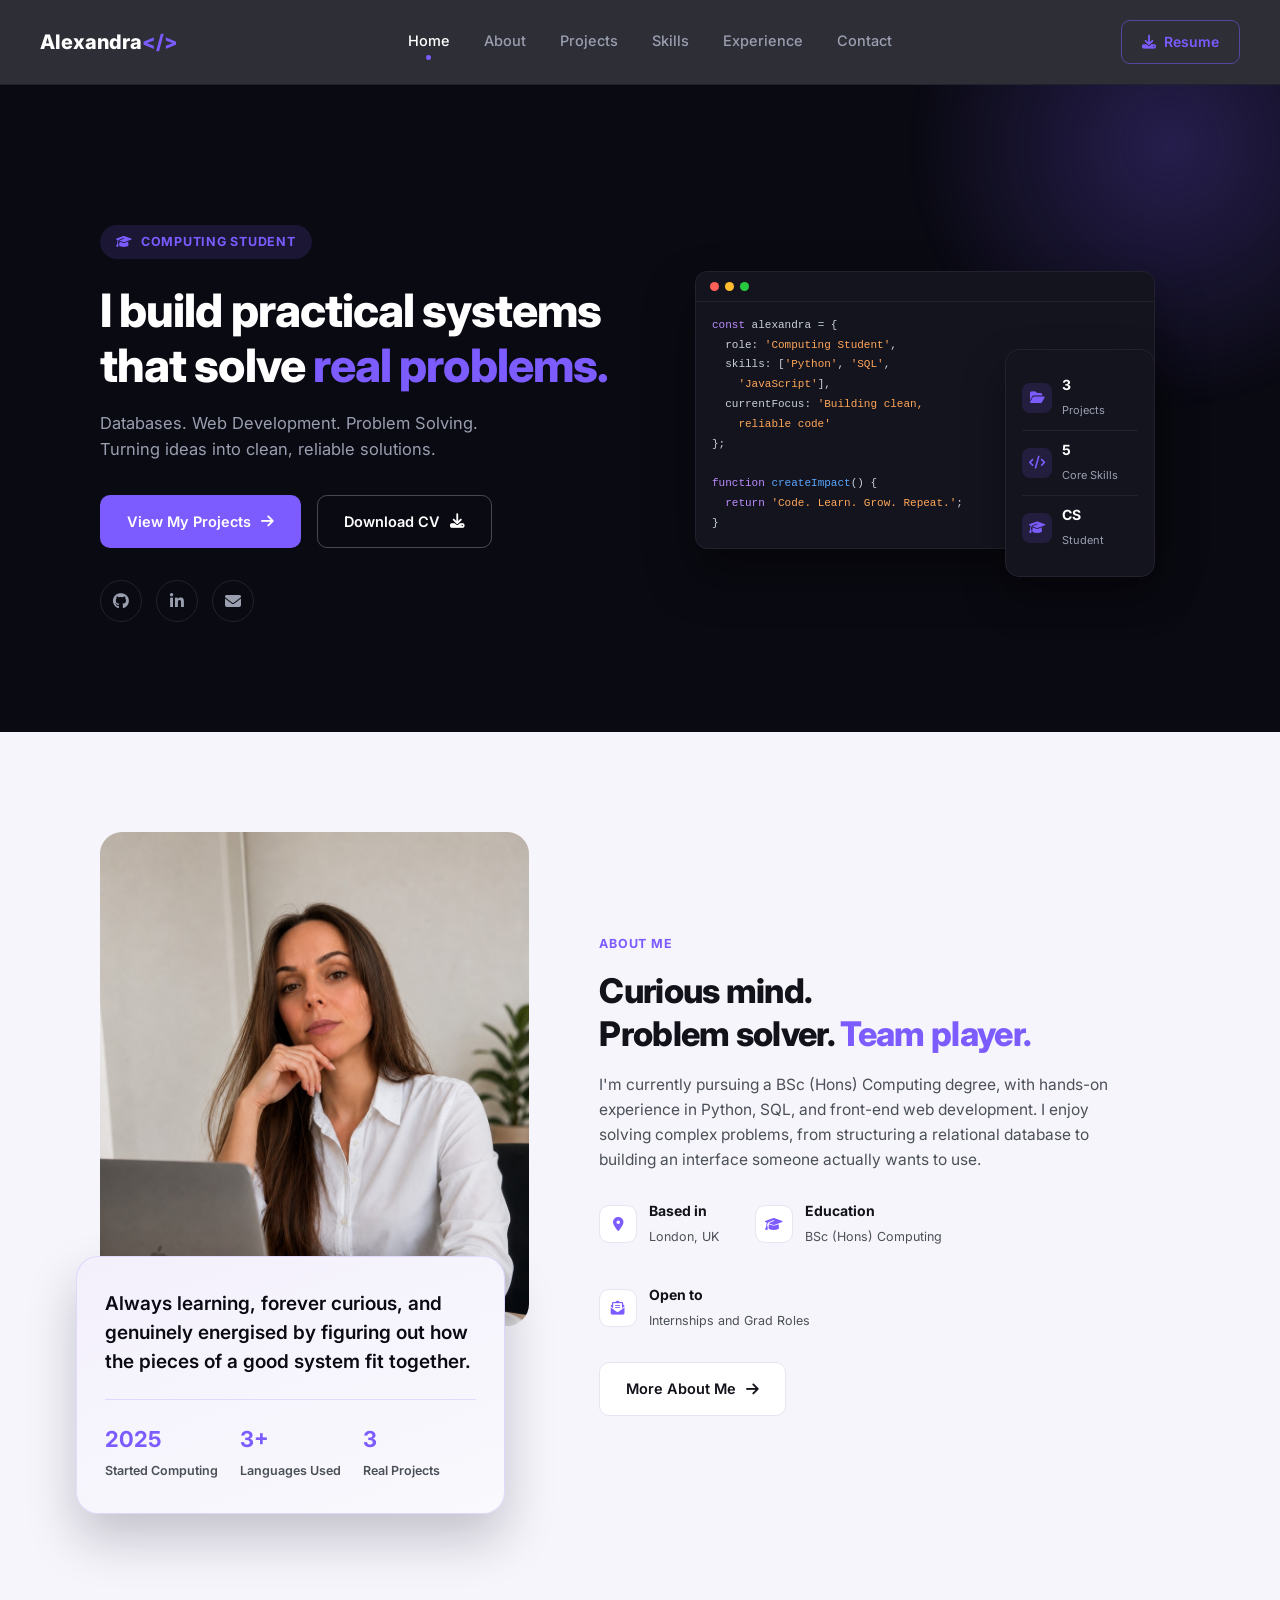
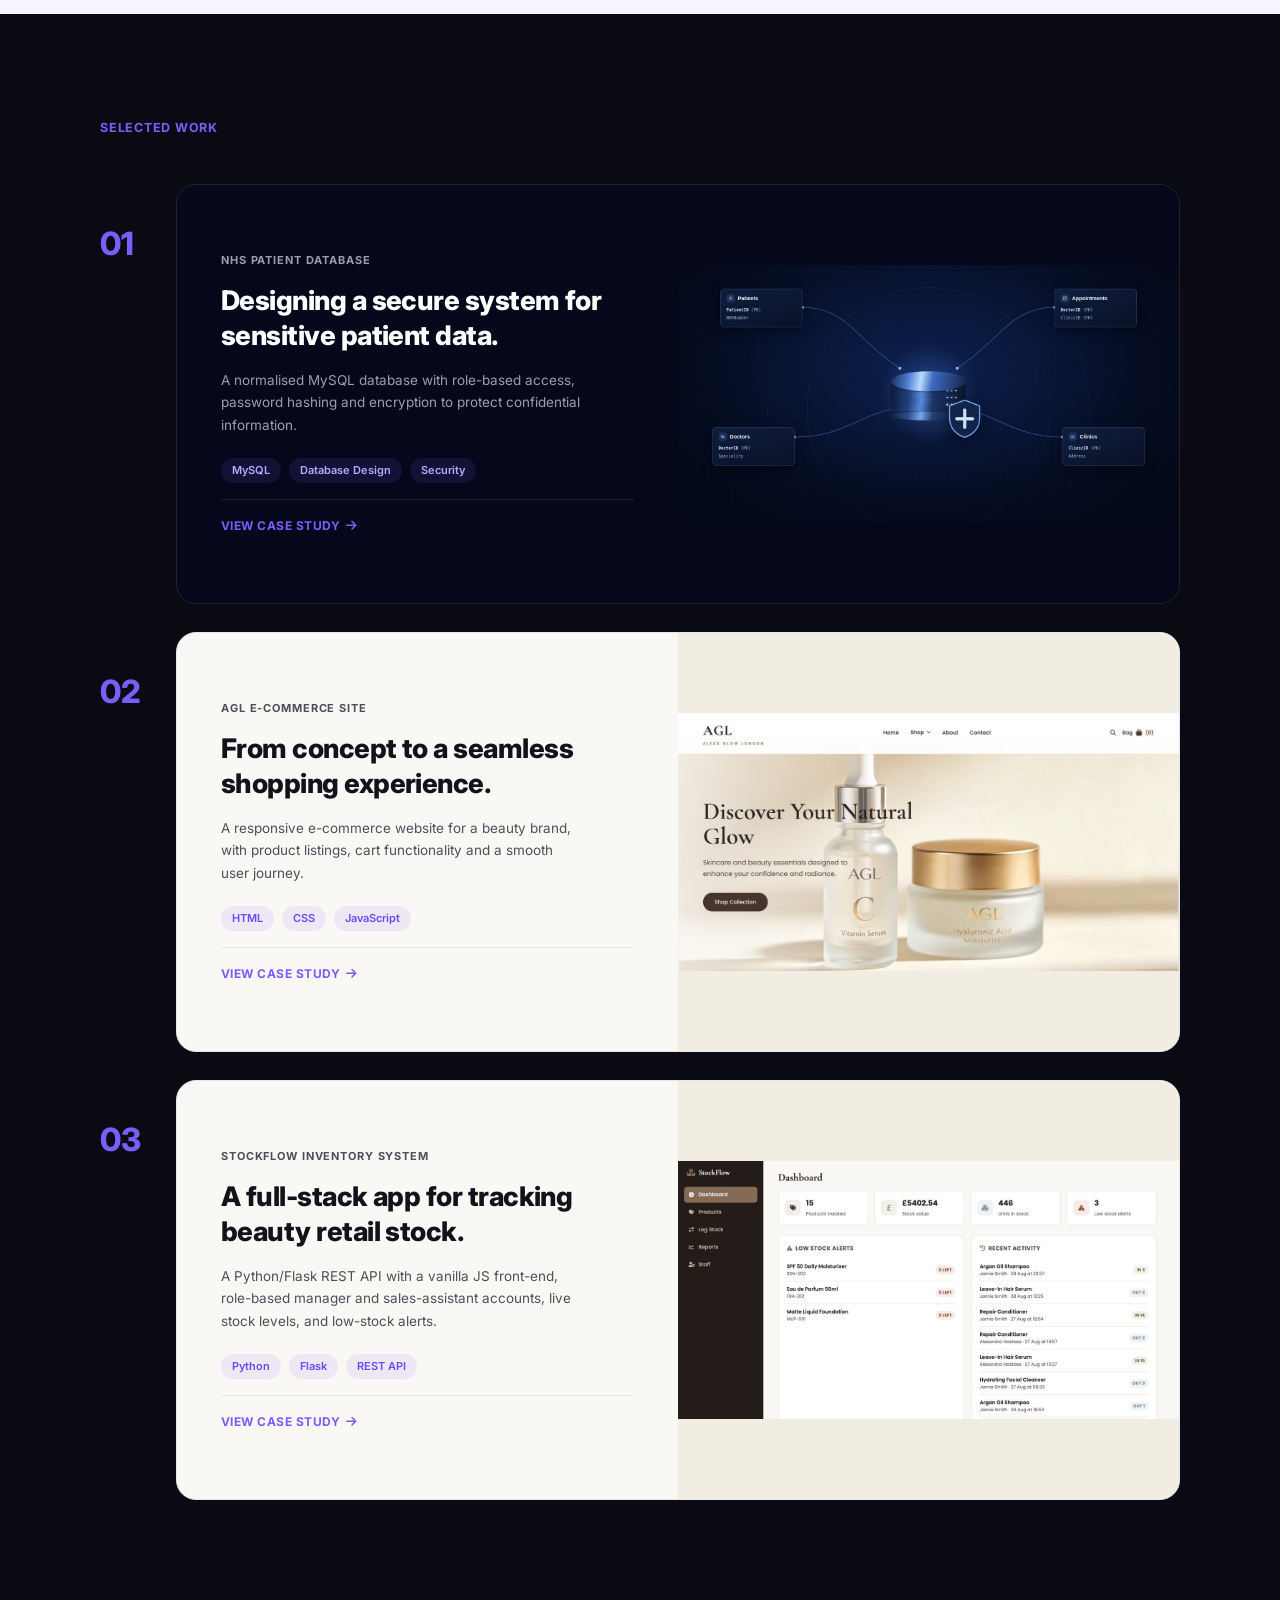
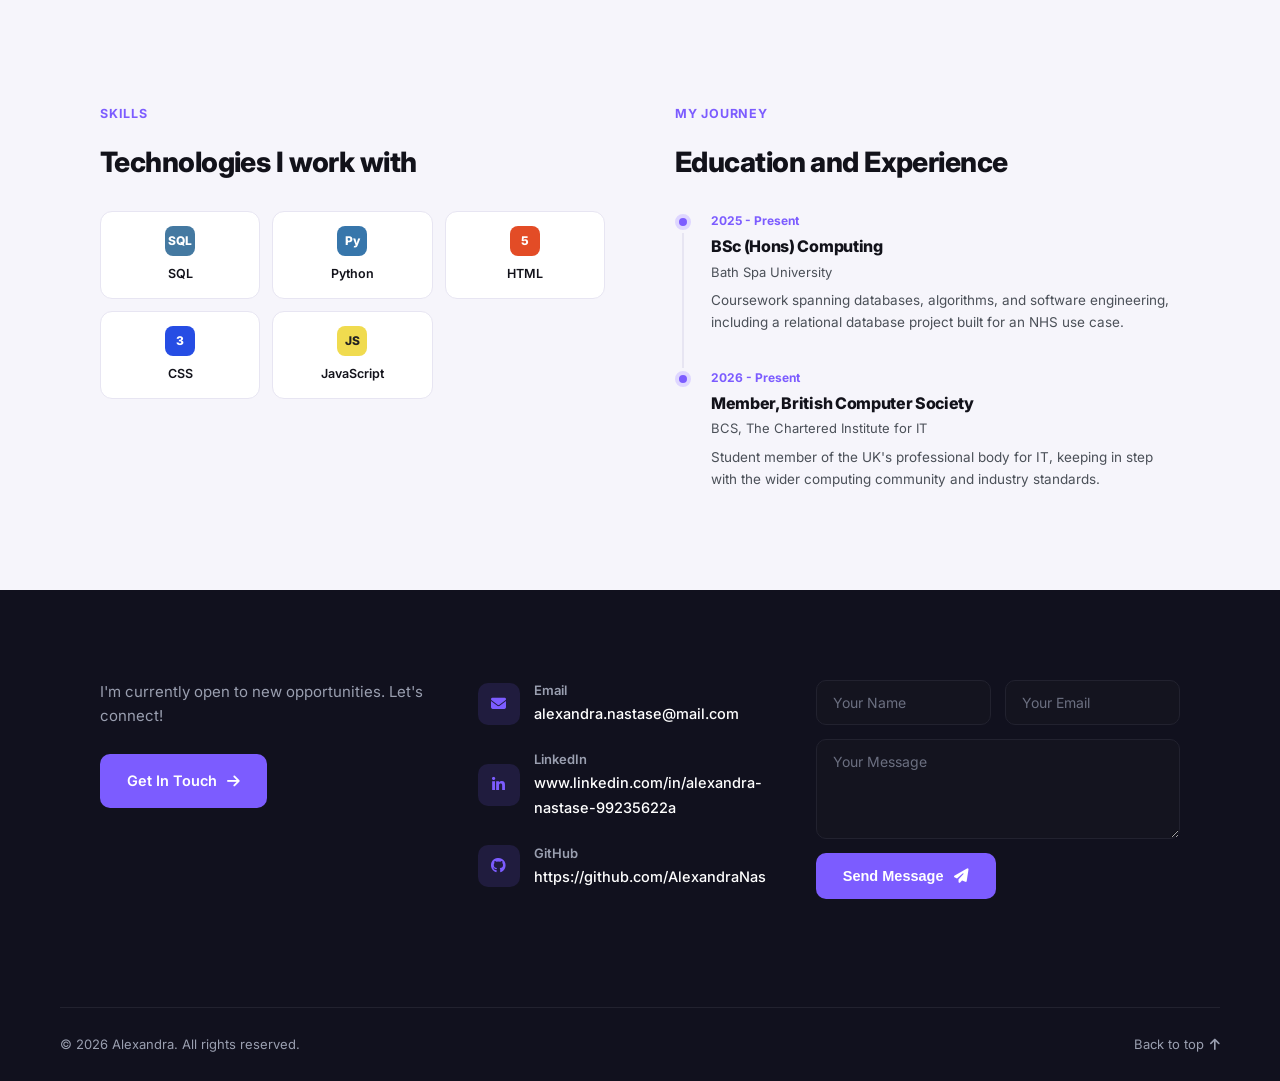
==== commit 7c609df2: "Add files via upload" ====
--- a/index.html
+++ b/index.html
@@ -146,7 +146,7 @@
 
     <div class="project-row">
       <div class="row-num">03</div>
-      <a class="project-flat-card dark" href="projects/stockflow.html">
+      <a class="project-flat-card light" href="projects/stockflow.html">
         <div class="pf-body">
           <div class="pf-eyebrow">StockFlow Inventory System</div>
           <h3>A full-stack app for tracking beauty retail stock.</h3>
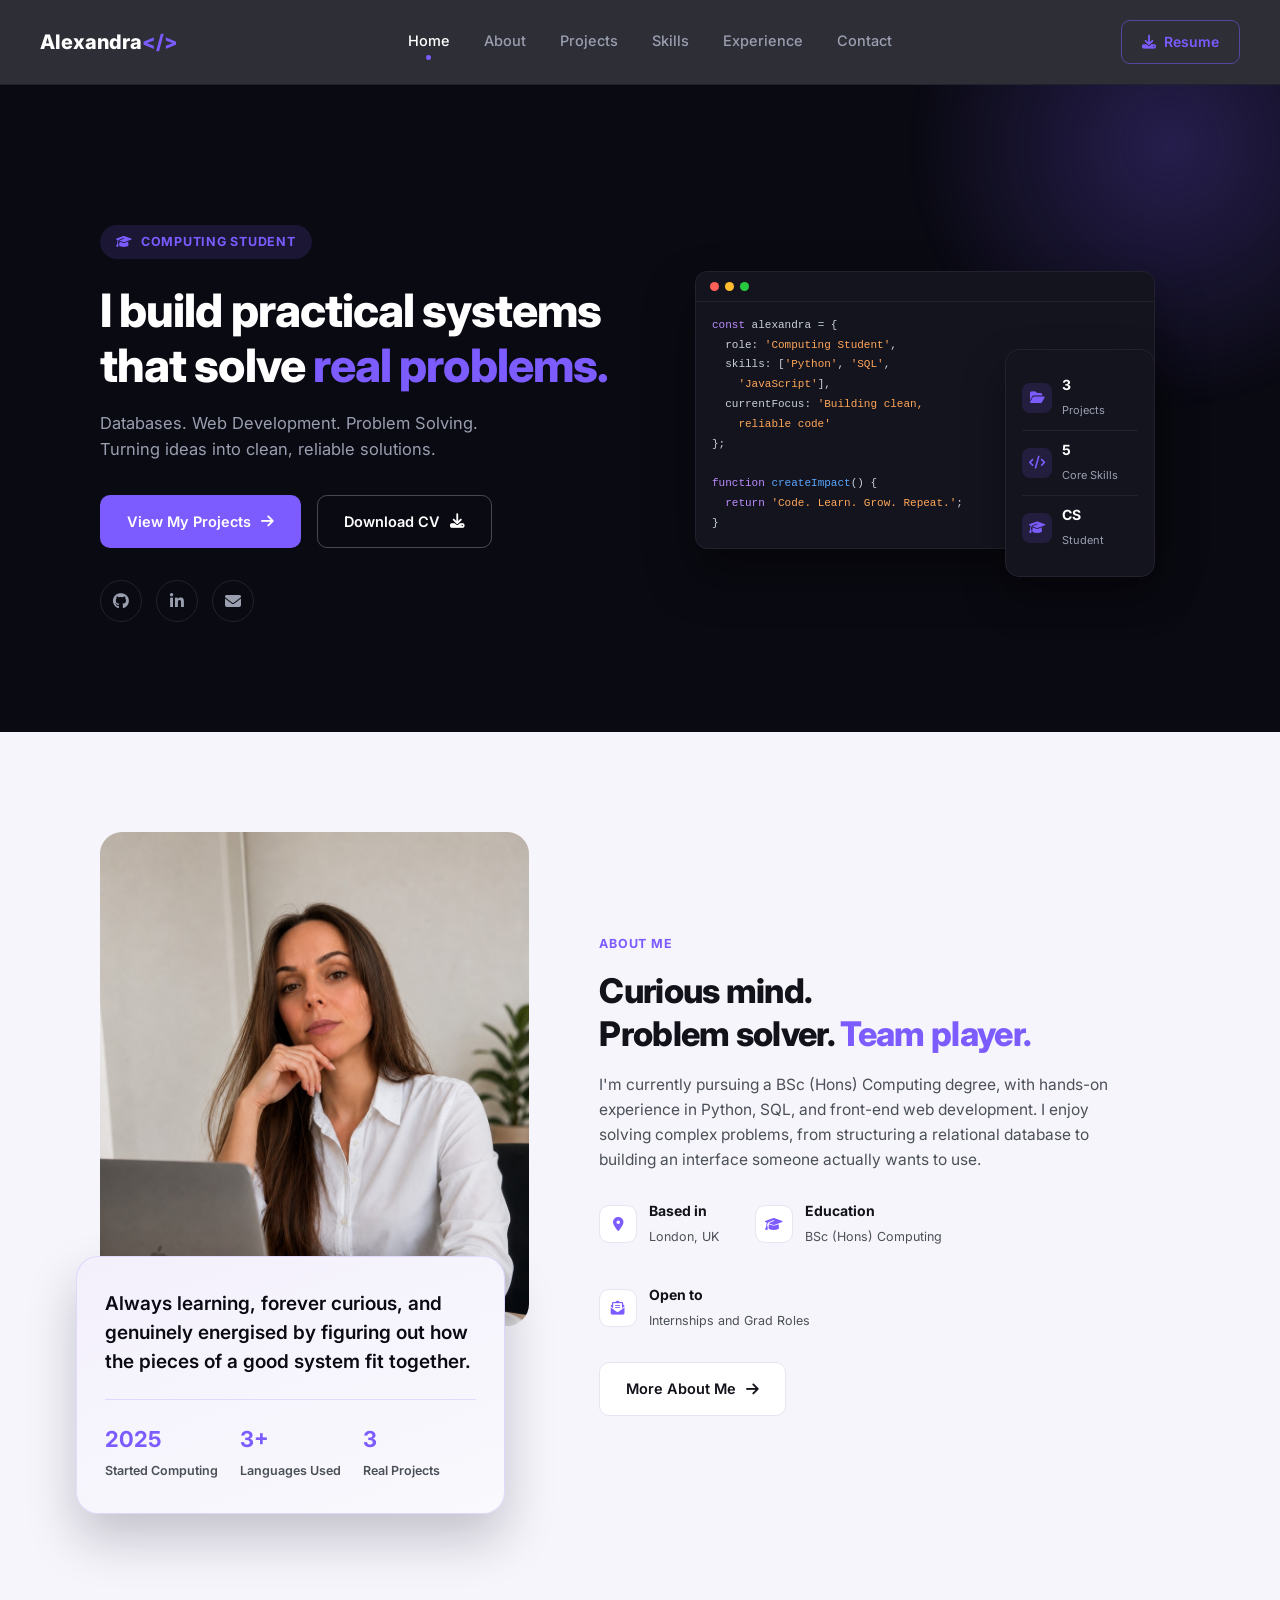
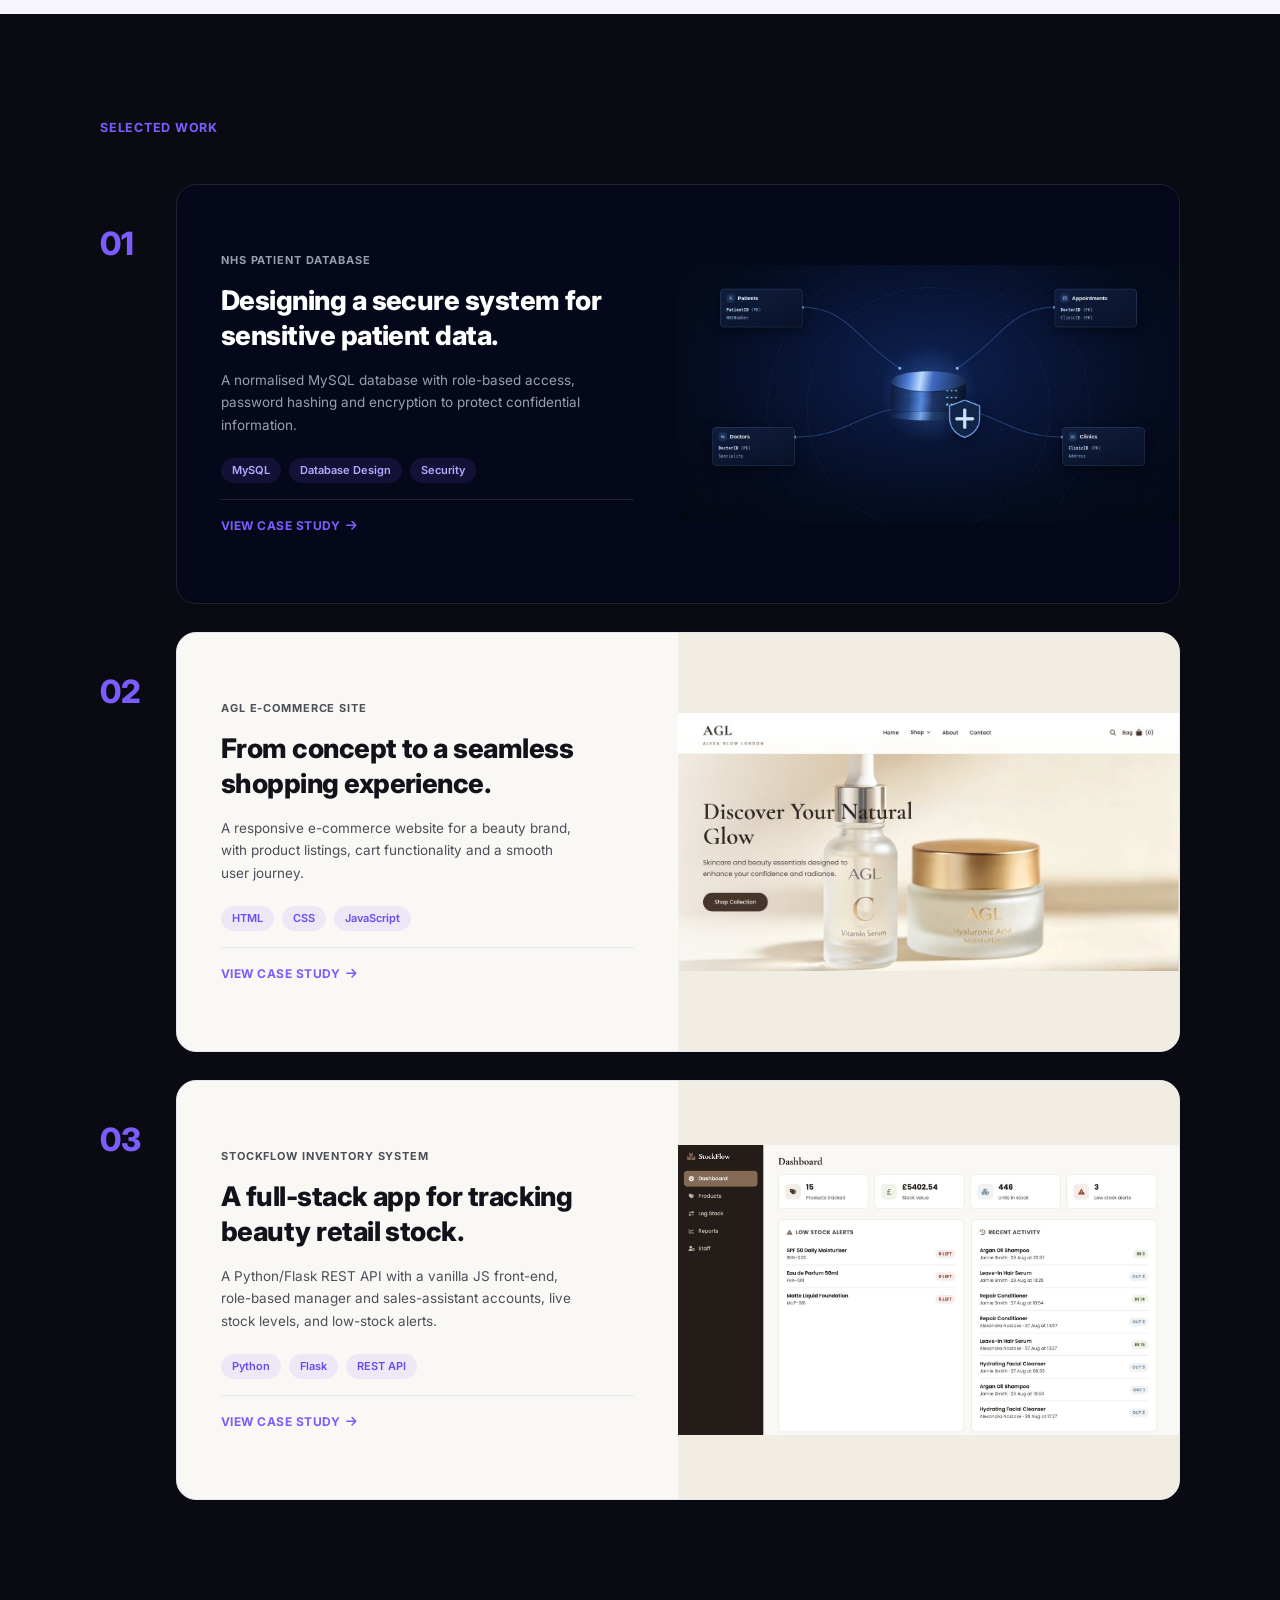
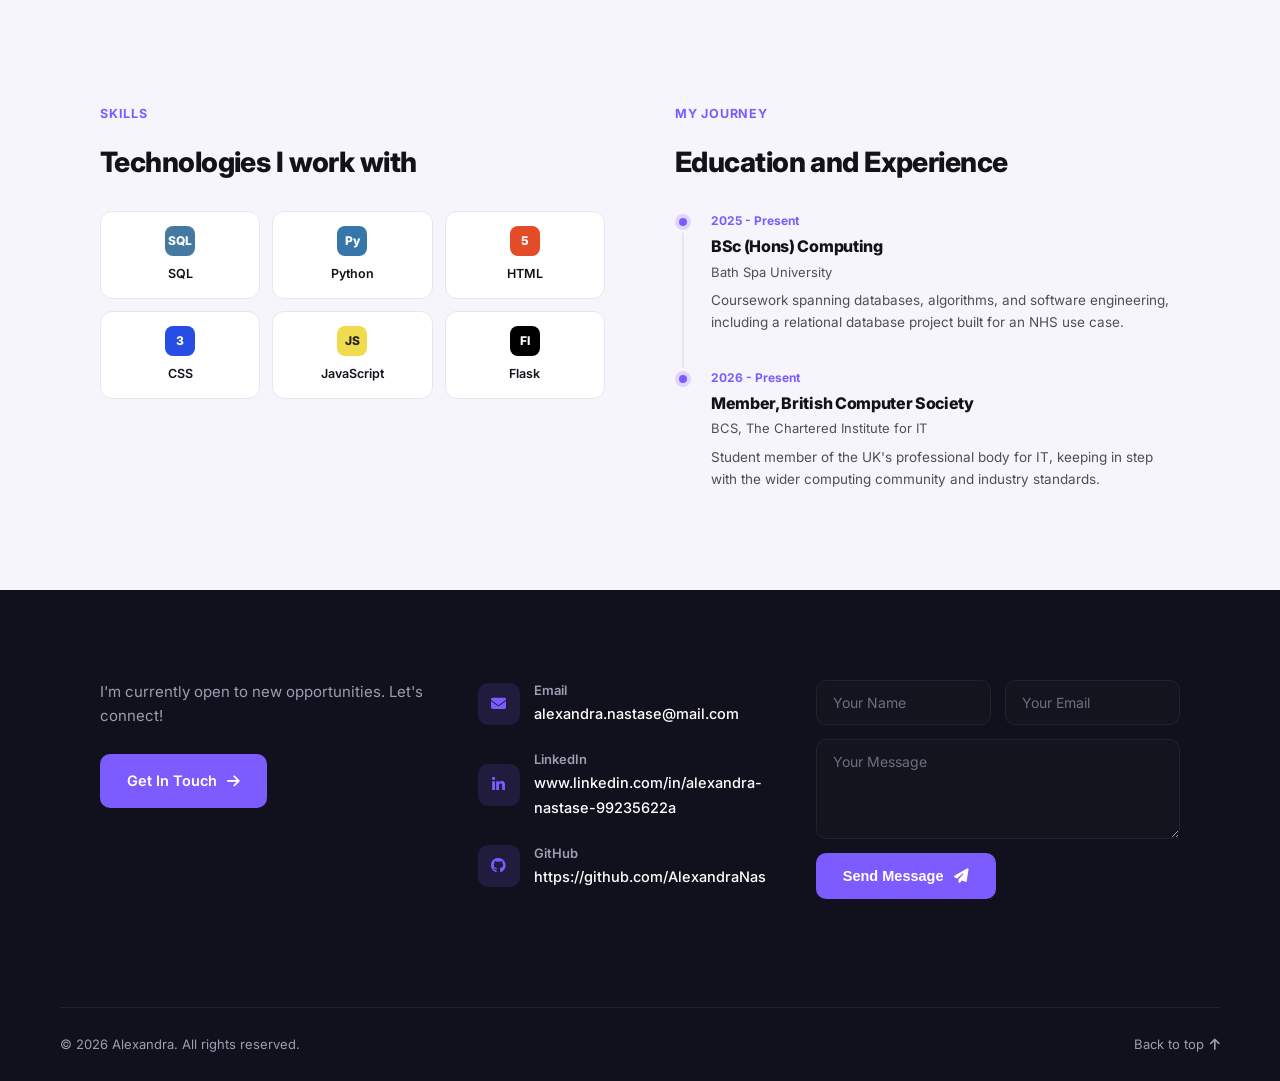
==== commit be042c66: "Update skills" ====
--- a/index.html
+++ b/index.html
@@ -172,6 +172,7 @@
         <div class="skill-pill"><div class="icon" style="background:#e34c26">5</div>HTML</div>
         <div class="skill-pill"><div class="icon" style="background:#264de4">3</div>CSS</div>
         <div class="skill-pill"><div class="icon" style="background:#f0db4f;color:#222">JS</div>JavaScript</div>
+        <div class="skill-pill"><div class="icon" style="background:#000000">Fl</div>Flask</div>
       </div>
     </div>
 
